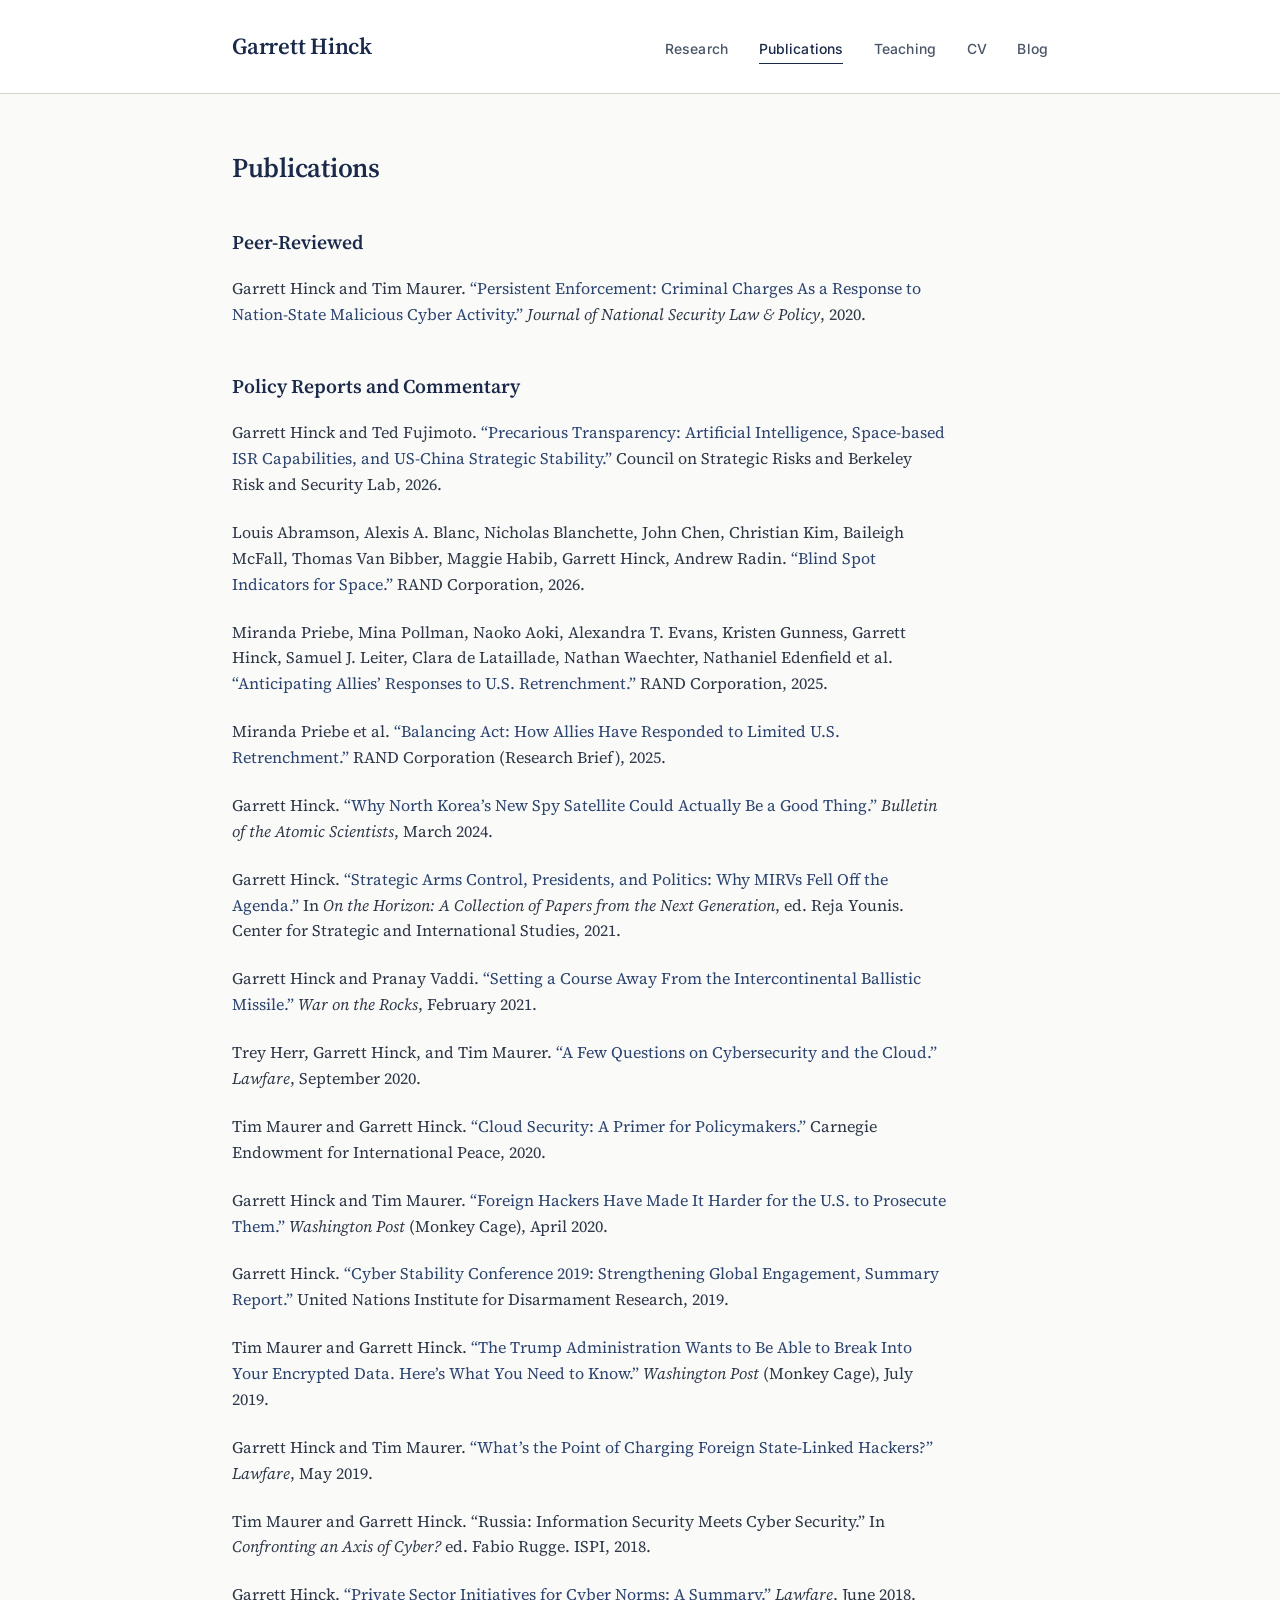
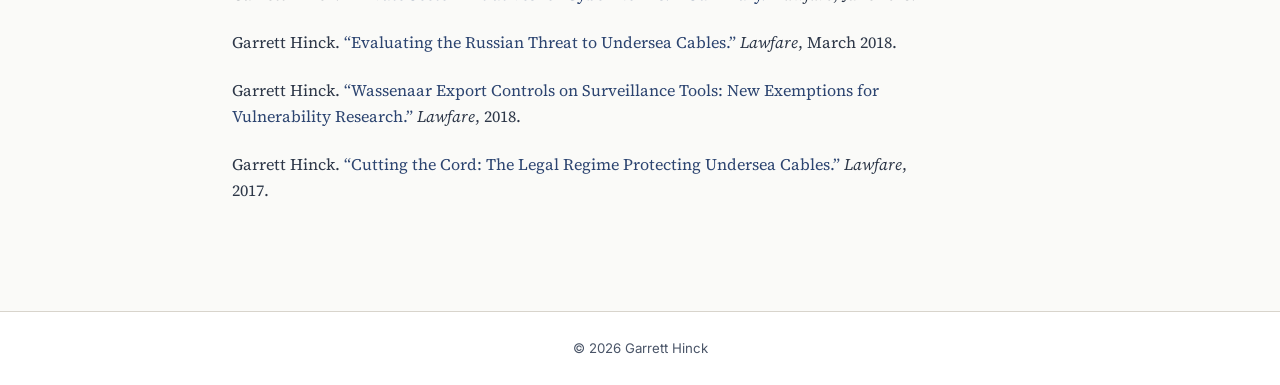
==== publications.html @ 7f7fa649 "Add files via upload" ====
<!DOCTYPE html>
<html lang="en">
<head>
  <meta charset="UTF-8">
  <meta name="viewport" content="width=device-width, initial-scale=1.0">
  <meta name="description" content="Publications — Garrett Hinck">
  <title>Publications — Garrett Hinck</title>
  <link rel="stylesheet" href="styles.css">
</head>
<body>
  <header class="site-header">
    <div class="header-inner">
      <a href="index.html" class="site-name">Garrett Hinck</a>
      <nav class="site-nav">
        <a href="research.html">Research</a>
        <a href="publications.html" class="active">Publications</a>
        <a href="teaching.html">Teaching</a>
        <a href="cv.pdf" target="_blank">CV</a>
        <a href="https://strategicdefense.substack.com/" target="_blank">Blog</a>
      </nav>
    </div>
  </header>

  <main>
    <h1 class="page-title">Publications</h1>

    <h2 class="section-heading">Peer-Reviewed</h2>

    <ul class="pub-list">
      <li>
        <span class="pub-title">Garrett Hinck and Tim Maurer. <a href="https://access.heinonline.com/HOL/P?h=hein.journals/jnatselp10&i=540">&ldquo;Persistent Enforcement: Criminal Charges As a Response to Nation-State Malicious Cyber Activity.&rdquo;</a></span>
        <span class="pub-venue">Journal of National Security Law &amp; Policy</span>, 2020.
      </li>
    </ul>

    <h2 class="section-heading">Policy Reports and Commentary</h2>

    <ul class="pub-list">
      <li>
        <span class="pub-title">Garrett Hinck and Ted Fujimoto. <a href="https://councilonstrategicrisks.org/2026/08/20/precarious-transparency-artificial-intelligence-space-based-isr-capabilities-and-us-china-strategic-stability/">&ldquo;Precarious Transparency: Artificial Intelligence, Space-based ISR Capabilities, and US-China Strategic Stability.&rdquo;</a></span>
        Council on Strategic Risks and Berkeley Risk and Security Lab, 2026.
      </li>

      <li>
        <span class="pub-title">Louis Abramson, Alexis A. Blanc, Nicholas Blanchette, John Chen, Christian Kim, Baileigh McFall, Thomas Van Bibber, Maggie Habib, Garrett Hinck, Andrew Radin. <a href="https://www.rand.org/pubs/research_reports/RRA3711-1.html">&ldquo;Blind Spot Indicators for Space.&rdquo;</a></span>
        RAND Corporation, 2026.
      </li>

      <li>
        <span class="pub-title">Miranda Priebe, Mina Pollman, Naoko Aoki, Alexandra T. Evans, Kristen Gunness, Garrett Hinck, Samuel J. Leiter, Clara de Lataillade, Nathan Waechter, Nathaniel Edenfield et al. <a href="https://www.rand.org/pubs/research_reports/RRA739-8.html">&ldquo;Anticipating Allies&rsquo; Responses to U.S. Retrenchment.&rdquo;</a></span>
        RAND Corporation, 2025.
      </li>

      <li>
        <span class="pub-title">Miranda Priebe et al. <a href="https://www.rand.org/pubs/research_briefs/RBA739-3.html">&ldquo;Balancing Act: How Allies Have Responded to Limited U.S. Retrenchment.&rdquo;</a></span>
        RAND Corporation (Research Brief), 2025.
      </li>

      <li>
        <span class="pub-title">Garrett Hinck. <a href="https://thebulletin.org/2024/03/why-north-koreas-new-spy-satellite-could-actually-be-a-good-thing/">&ldquo;Why North Korea&rsquo;s New Spy Satellite Could Actually Be a Good Thing.&rdquo;</a></span>
        <span class="pub-venue">Bulletin of the Atomic Scientists</span>, March 2024.
      </li>

      <li>
        <span class="pub-title">Garrett Hinck. <a href="https://nuclearnetwork.csis.org/on-the-horizon-a-collection-of-the-papers-from-the-next-generation/">&ldquo;Strategic Arms Control, Presidents, and Politics: Why MIRVs Fell Off the Agenda.&rdquo;</a></span>
        In <span class="pub-venue">On the Horizon: A Collection of Papers from the Next Generation</span>, ed. Reja Younis. Center for Strategic and International Studies, 2021.
      </li>

      <li>
        <span class="pub-title">Garrett Hinck and Pranay Vaddi. <a href="https://warontherocks.com/2021/02/setting-a-course-away-from-the-intercontinental-ballistic-missile/">&ldquo;Setting a Course Away From the Intercontinental Ballistic Missile.&rdquo;</a></span>
        <span class="pub-venue">War on the Rocks</span>, February 2021.
      </li>

      <li>
        <span class="pub-title">Trey Herr, Garrett Hinck, and Tim Maurer. <a href="https://www.lawfaremedia.org/article/few-questions-cybersecurity-and-cloud">&ldquo;A Few Questions on Cybersecurity and the Cloud.&rdquo;</a></span>
        <span class="pub-venue">Lawfare</span>, September 2020.
      </li>

      <li>
        <span class="pub-title">Tim Maurer and Garrett Hinck. <a href="https://carnegieendowment.org/research/2020/08/cloud-security-a-primer-for-policymakers">&ldquo;Cloud Security: A Primer for Policymakers.&rdquo;</a></span>
        Carnegie Endowment for International Peace, 2020.
      </li>

      <li>
        <span class="pub-title">Garrett Hinck and Tim Maurer. <a href="https://www.washingtonpost.com/politics/2020/04/08/foreign-hackers-have-made-it-harder-us-prosecute-them/">&ldquo;Foreign Hackers Have Made It Harder for the U.S. to Prosecute Them.&rdquo;</a></span>
        <span class="pub-venue">Washington Post</span> (Monkey Cage), April 2020.
      </li>

      <li>
        <span class="pub-title">Garrett Hinck. <a href="https://unidir.org/wp-content/uploads/2023/05/en-813.pdf">&ldquo;Cyber Stability Conference 2019: Strengthening Global Engagement, Summary Report.&rdquo;</a></span>
        United Nations Institute for Disarmament Research, 2019.
      </li>

      <li>
        <span class="pub-title">Tim Maurer and Garrett Hinck. <a href="https://www.washingtonpost.com/politics/2019/07/29/trump-administration-wants-be-able-break-into-your-encrypted-data-heres-what-you-need-know/">&ldquo;The Trump Administration Wants to Be Able to Break Into Your Encrypted Data. Here&rsquo;s What You Need to Know.&rdquo;</a></span>
        <span class="pub-venue">Washington Post</span> (Monkey Cage), July 2019.
      </li>

      <li>
        <span class="pub-title">Garrett Hinck and Tim Maurer. <a href="https://www.lawfaremedia.org/article/whats-point-charging-foreign-state-linked-hackers">&ldquo;What&rsquo;s the Point of Charging Foreign State-Linked Hackers?&rdquo;</a></span>
        <span class="pub-venue">Lawfare</span>, May 2019.
      </li>

      <li>
        <span class="pub-title">Tim Maurer and Garrett Hinck. &ldquo;Russia: Information Security Meets Cyber Security.&rdquo;</span>
        In <span class="pub-venue">Confronting an Axis of Cyber?</span> ed. Fabio Rugge. ISPI, 2018.
      </li>

      <li>
        <span class="pub-title">Garrett Hinck. <a href="https://www.lawfaremedia.org/article/private-sector-initiatives-cyber-norms-summary">&ldquo;Private Sector Initiatives for Cyber Norms: A Summary.&rdquo;</a></span>
        <span class="pub-venue">Lawfare</span>, June 2018.
      </li>

      <li>
        <span class="pub-title">Garrett Hinck. <a href="https://www.lawfaremedia.org/article/evaluating-russian-threat-undersea-cables">&ldquo;Evaluating the Russian Threat to Undersea Cables.&rdquo;</a></span>
        <span class="pub-venue">Lawfare</span>, March 2018.
      </li>

      <li>
        <span class="pub-title">Garrett Hinck. <a href="https://www.lawfaremedia.org/article/wassenaar-export-controls-surveillance-tools-new-exemptions-vulnerability-research">&ldquo;Wassenaar Export Controls on Surveillance Tools: New Exemptions for Vulnerability Research.&rdquo;</a></span>
        <span class="pub-venue">Lawfare</span>, 2018.
      </li>

      <li>
        <span class="pub-title">Garrett Hinck. <a href="https://www.lawfaremedia.org/article/cutting-cord-legal-regime-protecting-undersea-cables">&ldquo;Cutting the Cord: The Legal Regime Protecting Undersea Cables.&rdquo;</a></span>
        <span class="pub-venue">Lawfare</span>, 2017.
      </li>
    </ul>
  </main>

  <footer class="site-footer">
    &copy; 2026 Garrett Hinck
  </footer>
</body>
</html>
---- styles.css ----
/* ── Garrett Hinck · Academic Site ── */

/* Fonts */
@import url('https://fonts.googleapis.com/css2?family=Source+Serif+4:ital,opsz,wght@0,8..60,300;0,8..60,400;0,8..60,600;1,8..60,400&family=Inter:wght@400;500&display=swap');

/* ── Reset ── */
*, *::before, *::after {
  box-sizing: border-box;
  margin: 0;
  padding: 0;
}

/* ── Tokens ── */
:root {
  --navy:       #1B2A4A;
  --navy-mid:   #2C4470;
  --gold:       #8B6914;
  --slate:      #4A5568;
  --text:       #2D3748;
  --bg:         #FAFAF8;
  --white:      #FFFFFF;
  --border:     #D8D4CC;
  --serif:      'Source Serif 4', Georgia, serif;
  --sans:       'Inter', system-ui, -apple-system, sans-serif;
  --measure:    42em;
}

/* ── Base ── */
html {
  font-size: 17px;
  -webkit-font-smoothing: antialiased;
}

body {
  font-family: var(--serif);
  color: var(--text);
  background: var(--bg);
  line-height: 1.7;
}

/* ── Layout ── */
.site-header {
  border-bottom: 1px solid var(--border);
  background: var(--white);
}

.header-inner {
  max-width: 52em;
  margin: 0 auto;
  padding: 1.6rem 2rem;
  display: flex;
  justify-content: space-between;
  align-items: baseline;
}

.site-name {
  font-family: var(--serif);
  font-size: 1.35rem;
  font-weight: 600;
  color: var(--navy);
  text-decoration: none;
  letter-spacing: -0.01em;
}

.site-name:hover {
  color: var(--navy-mid);
}

.site-nav {
  display: flex;
  gap: 1.8rem;
  align-items: baseline;
}

.site-nav a {
  font-family: var(--sans);
  font-size: 0.82rem;
  font-weight: 500;
  color: var(--slate);
  text-decoration: none;
  letter-spacing: 0.01em;
  transition: color 0.15s;
}

.site-nav a:hover,
.site-nav a.active {
  color: var(--navy);
}

.site-nav a.active {
  border-bottom: 1.5px solid var(--navy);
  padding-bottom: 2px;
}

/* ── Main content ── */
main {
  max-width: 52em;
  margin: 0 auto;
  padding: 3rem 2rem 5rem;
}

/* ── Home page ── */
.home-layout {
  display: grid;
  grid-template-columns: 1fr 240px;
  gap: 3rem;
  align-items: start;
}

.home-bio h1 {
  font-family: var(--serif);
  font-size: 1.8rem;
  font-weight: 600;
  color: var(--navy);
  margin-bottom: 0.3rem;
  letter-spacing: -0.015em;
}

.home-bio .affiliation {
  font-family: var(--sans);
  font-size: 0.85rem;
  color: var(--slate);
  margin-bottom: 1.8rem;
  line-height: 1.55;
}

.home-bio p {
  margin-bottom: 1.1rem;
  max-width: var(--measure);
}

.home-bio .contact {
  margin-top: 1.5rem;
  font-family: var(--sans);
  font-size: 0.85rem;
  color: var(--slate);
}

.home-bio .contact a {
  color: var(--navy-mid);
  text-decoration: none;
}

.home-bio .contact a:hover {
  text-decoration: underline;
}

.headshot {
  width: 240px;
  aspect-ratio: 3 / 4;
  object-fit: cover;
  border-radius: 3px;
  background: var(--border);
}

/* ── Interior pages ── */
.page-title {
  font-family: var(--serif);
  font-size: 1.6rem;
  font-weight: 600;
  color: var(--navy);
  margin-bottom: 2rem;
  letter-spacing: -0.01em;
}

.section-heading {
  font-family: var(--serif);
  font-size: 1.15rem;
  font-weight: 600;
  color: var(--navy);
  margin-top: 2.5rem;
  margin-bottom: 1rem;
}

.section-heading:first-of-type {
  margin-top: 0;
}

/* ── Research page ── */
.research-item {
  margin-bottom: 2rem;
  max-width: var(--measure);
}

.research-item h3 {
  font-family: var(--serif);
  font-size: 1.05rem;
  font-weight: 600;
  color: var(--text);
  margin-bottom: 0.35rem;
}

.research-item p {
  color: var(--slate);
  font-size: 0.95rem;
  line-height: 1.65;
}

.research-item .coauthor {
  font-family: var(--sans);
  font-size: 0.82rem;
  color: var(--slate);
  margin-bottom: 0.3rem;
}

/* ── Publications page ── */
.pub-list {
  list-style: none;
  max-width: var(--measure);
}

.pub-list li {
  margin-bottom: 1.3rem;
  padding-left: 0;
  font-size: 0.95rem;
  line-height: 1.6;
}

.pub-list .pub-title {
  color: var(--text);
}

.pub-list .pub-title a {
  color: var(--navy-mid);
  text-decoration: none;
}

.pub-list .pub-title a:hover {
  text-decoration: underline;
}

.pub-list .pub-venue {
  font-style: italic;
}

.pub-list .pub-meta {
  font-family: var(--sans);
  font-size: 0.82rem;
  color: var(--slate);
}

/* ── Teaching page ── */
.teaching-list {
  list-style: none;
  max-width: var(--measure);
}

.teaching-list li {
  margin-bottom: 1.1rem;
  line-height: 1.55;
}

.teaching-list .course-name {
  font-weight: 600;
  color: var(--text);
}

.teaching-list .course-detail {
  font-size: 0.92rem;
  color: var(--slate);
}

/* ── Footer ── */
.site-footer {
  border-top: 1px solid var(--border);
  padding: 1.5rem 2rem;
  text-align: center;
  font-family: var(--sans);
  font-size: 0.78rem;
  color: var(--slate);
  background: var(--white);
}

/* ── Links in body text ── */
main a {
  color: var(--navy-mid);
  text-decoration: none;
}

main a:hover {
  text-decoration: underline;
}

/* ── Responsive ── */
@media (max-width: 720px) {
  .header-inner {
    flex-direction: column;
    gap: 0.8rem;
    padding: 1.2rem 1.2rem;
  }

  .site-nav {
    gap: 1.2rem;
    flex-wrap: wrap;
  }

  main {
    padding: 2rem 1.2rem 3rem;
  }

  .home-layout {
    grid-template-columns: 1fr;
    gap: 1.5rem;
  }

  .headshot {
    width: 180px;
    order: -1;
  }

  .home-bio h1 {
    font-size: 1.5rem;
  }
}
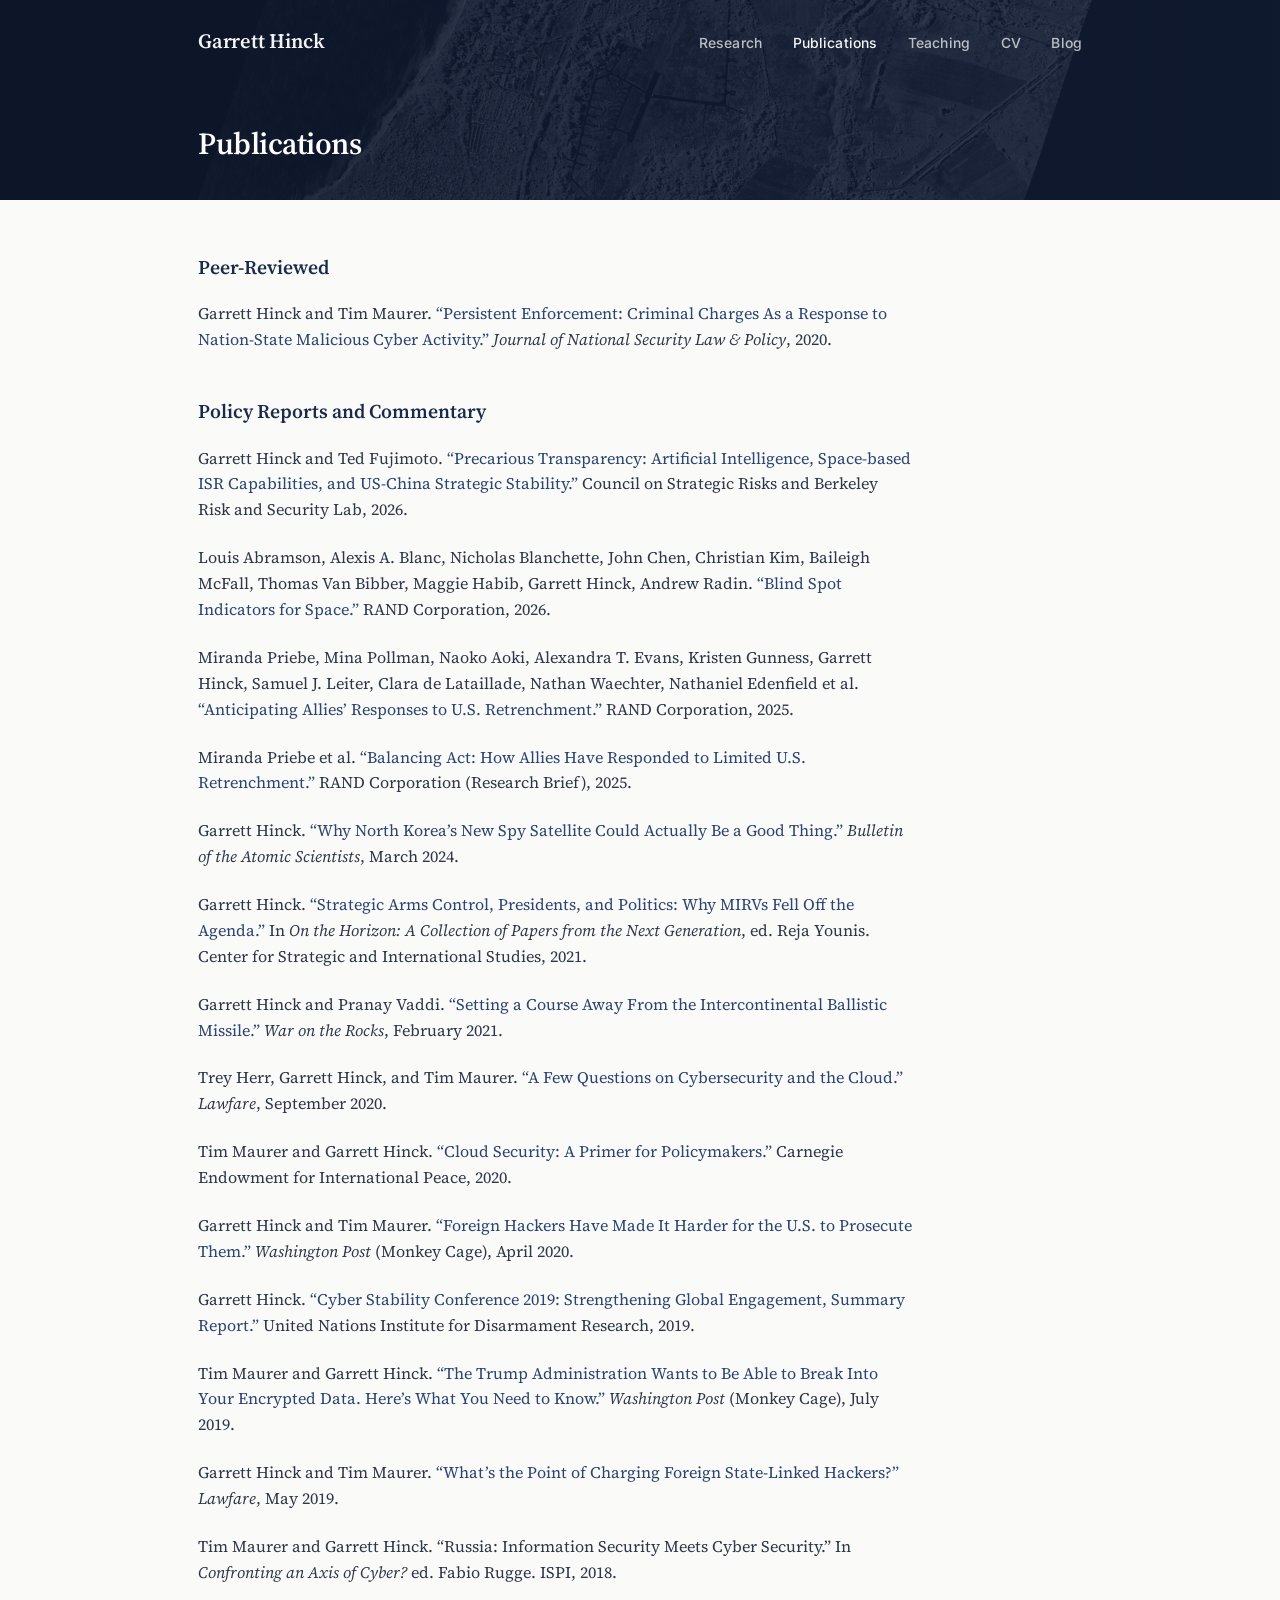
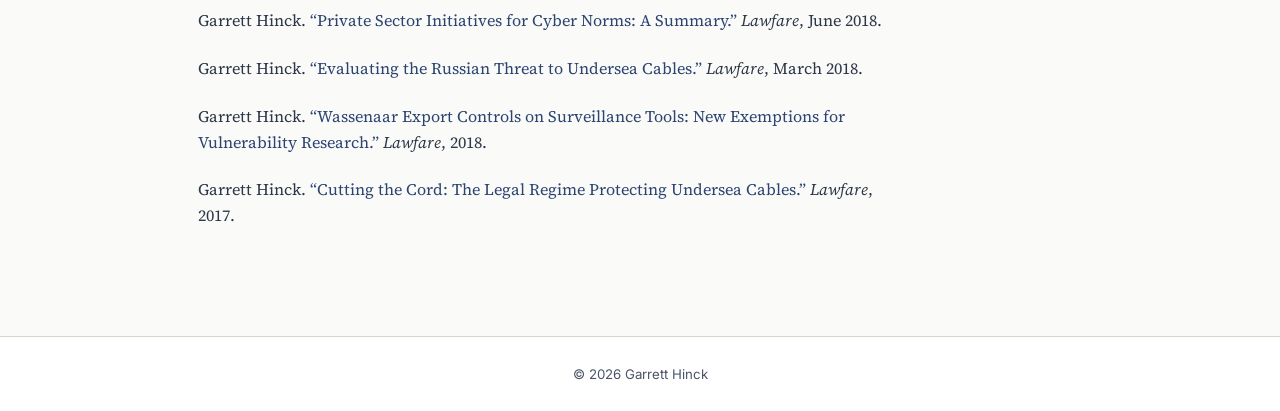
==== commit 496b9beb: "Add files via upload" ====
--- a/publications.html
+++ b/publications.html
@@ -21,9 +21,15 @@
     </div>
   </header>
 
+  <div class="page-header">
+    <img src="header-publications.jpg" alt="" class="page-header-img">
+    <div class="page-header-overlay"></div>
+    <div class="page-header-text">
+      <h1>Publications</h1>
+    </div>
+  </div>
+
   <main>
-    <h1 class="page-title">Publications</h1>
-
     <h2 class="section-heading">Peer-Reviewed</h2>
 
     <ul class="pub-list">
--- a/styles.css
+++ b/styles.css
@@ -1,16 +1,13 @@
-/* ── Garrett Hinck · Academic Site ── */
-
-/* Fonts */
+/* ── Garrett Hinck · Academic Site v2 ── */
+
 @import url('https://fonts.googleapis.com/css2?family=Source+Serif+4:ital,opsz,wght@0,8..60,300;0,8..60,400;0,8..60,600;1,8..60,400&family=Inter:wght@400;500&display=swap');
 
-/* ── Reset ── */
 *, *::before, *::after {
   box-sizing: border-box;
   margin: 0;
   padding: 0;
 }
 
-/* ── Tokens ── */
 :root {
   --navy:       #1B2A4A;
   --navy-mid:   #2C4470;
@@ -25,7 +22,6 @@
   --measure:    42em;
 }
 
-/* ── Base ── */
 html {
   font-size: 17px;
   -webkit-font-smoothing: antialiased;
@@ -38,16 +34,25 @@
   line-height: 1.7;
 }
 
-/* ── Layout ── */
+/* ── Navigation bar ── */
 .site-header {
-  border-bottom: 1px solid var(--border);
-  background: var(--white);
+  position: absolute;
+  top: 0;
+  left: 0;
+  right: 0;
+  z-index: 10;
+  background: transparent;
+}
+
+.site-header.solid {
+  position: relative;
+  background: var(--navy);
 }
 
 .header-inner {
-  max-width: 52em;
+  max-width: 56em;
   margin: 0 auto;
-  padding: 1.6rem 2rem;
+  padding: 1.4rem 2rem;
   display: flex;
   justify-content: space-between;
   align-items: baseline;
@@ -55,15 +60,15 @@
 
 .site-name {
   font-family: var(--serif);
-  font-size: 1.35rem;
-  font-weight: 600;
-  color: var(--navy);
+  font-size: 1.2rem;
+  font-weight: 600;
+  color: rgba(255, 255, 255, 0.95);
   text-decoration: none;
   letter-spacing: -0.01em;
 }
 
 .site-name:hover {
-  color: var(--navy-mid);
+  color: #fff;
 }
 
 .site-nav {
@@ -76,7 +81,7 @@
   font-family: var(--sans);
   font-size: 0.82rem;
   font-weight: 500;
-  color: var(--slate);
+  color: rgba(255, 255, 255, 0.7);
   text-decoration: none;
   letter-spacing: 0.01em;
   transition: color 0.15s;
@@ -84,36 +89,119 @@
 
 .site-nav a:hover,
 .site-nav a.active {
-  color: var(--navy);
-}
-
-.site-nav a.active {
-  border-bottom: 1.5px solid var(--navy);
-  padding-bottom: 2px;
+  color: rgba(255, 255, 255, 0.95);
+}
+
+/* ── Hero banner (home page) ── */
+.hero {
+  position: relative;
+  height: 420px;
+  overflow: hidden;
+  background: var(--navy);
+}
+
+.hero-img {
+  width: 100%;
+  height: 100%;
+  object-fit: cover;
+  object-position: center 30%;
+  opacity: 0.45;
+}
+
+.hero-overlay {
+  position: absolute;
+  inset: 0;
+  background: linear-gradient(
+    to right,
+    rgba(10, 18, 36, 0.7) 0%,
+    rgba(10, 18, 36, 0.3) 50%,
+    rgba(10, 18, 36, 0.1) 100%
+  );
+}
+
+.hero-text {
+  position: absolute;
+  bottom: 3.5rem;
+  left: 0;
+  right: 0;
+  max-width: 56em;
+  margin: 0 auto;
+  padding: 0 2rem;
+}
+
+.hero-text h1 {
+  font-family: var(--serif);
+  font-size: 2.6rem;
+  font-weight: 600;
+  color: #fff;
+  letter-spacing: -0.02em;
+  margin-bottom: 0.3rem;
+}
+
+.hero-text .subtitle {
+  font-family: var(--sans);
+  font-size: 0.92rem;
+  color: rgba(255, 255, 255, 0.7);
+  font-weight: 400;
+}
+
+/* ── Page header (interior pages) ── */
+.page-header {
+  position: relative;
+  height: 200px;
+  overflow: hidden;
+  background: var(--navy);
+}
+
+.page-header-img {
+  width: 100%;
+  height: 100%;
+  object-fit: cover;
+  object-position: center;
+  opacity: 0.35;
+}
+
+.page-header-overlay {
+  position: absolute;
+  inset: 0;
+  background: linear-gradient(
+    to right,
+    rgba(10, 18, 36, 0.65) 0%,
+    rgba(10, 18, 36, 0.2) 100%
+  );
+}
+
+.page-header-text {
+  position: absolute;
+  bottom: 1.8rem;
+  left: 0;
+  right: 0;
+  max-width: 56em;
+  margin: 0 auto;
+  padding: 0 2rem;
+}
+
+.page-header-text h1 {
+  font-family: var(--serif);
+  font-size: 1.8rem;
+  font-weight: 600;
+  color: #fff;
+  letter-spacing: -0.015em;
 }
 
 /* ── Main content ── */
 main {
-  max-width: 52em;
+  max-width: 56em;
   margin: 0 auto;
   padding: 3rem 2rem 5rem;
 }
 
-/* ── Home page ── */
+/* ── Home page bio ── */
 .home-layout {
   display: grid;
-  grid-template-columns: 1fr 240px;
+  grid-template-columns: 1fr 220px;
   gap: 3rem;
   align-items: start;
-}
-
-.home-bio h1 {
-  font-family: var(--serif);
-  font-size: 1.8rem;
-  font-weight: 600;
-  color: var(--navy);
-  margin-bottom: 0.3rem;
-  letter-spacing: -0.015em;
 }
 
 .home-bio .affiliation {
@@ -146,23 +234,14 @@
 }
 
 .headshot {
-  width: 240px;
+  width: 220px;
   aspect-ratio: 3 / 4;
   object-fit: cover;
   border-radius: 3px;
   background: var(--border);
 }
 
-/* ── Interior pages ── */
-.page-title {
-  font-family: var(--serif);
-  font-size: 1.6rem;
-  font-weight: 600;
-  color: var(--navy);
-  margin-bottom: 2rem;
-  letter-spacing: -0.01em;
-}
-
+/* ── Section headings ── */
 .section-heading {
   font-family: var(--serif);
   font-size: 1.15rem;
@@ -211,15 +290,10 @@
 
 .pub-list li {
   margin-bottom: 1.3rem;
-  padding-left: 0;
   font-size: 0.95rem;
   line-height: 1.6;
 }
 
-.pub-list .pub-title {
-  color: var(--text);
-}
-
 .pub-list .pub-title a {
   color: var(--navy-mid);
   text-decoration: none;
@@ -231,12 +305,6 @@
 
 .pub-list .pub-venue {
   font-style: italic;
-}
-
-.pub-list .pub-meta {
-  font-family: var(--sans);
-  font-size: 0.82rem;
-  color: var(--slate);
 }
 
 /* ── Teaching page ── */
@@ -271,7 +339,7 @@
   background: var(--white);
 }
 
-/* ── Links in body text ── */
+/* ── Links ── */
 main a {
   color: var(--navy-mid);
   text-decoration: none;
@@ -286,7 +354,7 @@
   .header-inner {
     flex-direction: column;
     gap: 0.8rem;
-    padding: 1.2rem 1.2rem;
+    padding: 1rem 1.2rem;
   }
 
   .site-nav {
@@ -298,6 +366,22 @@
     padding: 2rem 1.2rem 3rem;
   }
 
+  .hero {
+    height: 320px;
+  }
+
+  .hero-text h1 {
+    font-size: 2rem;
+  }
+
+  .hero-text {
+    bottom: 2rem;
+  }
+
+  .page-header {
+    height: 150px;
+  }
+
   .home-layout {
     grid-template-columns: 1fr;
     gap: 1.5rem;
@@ -307,8 +391,4 @@
     width: 180px;
     order: -1;
   }
-
-  .home-bio h1 {
-    font-size: 1.5rem;
-  }
-}
+}
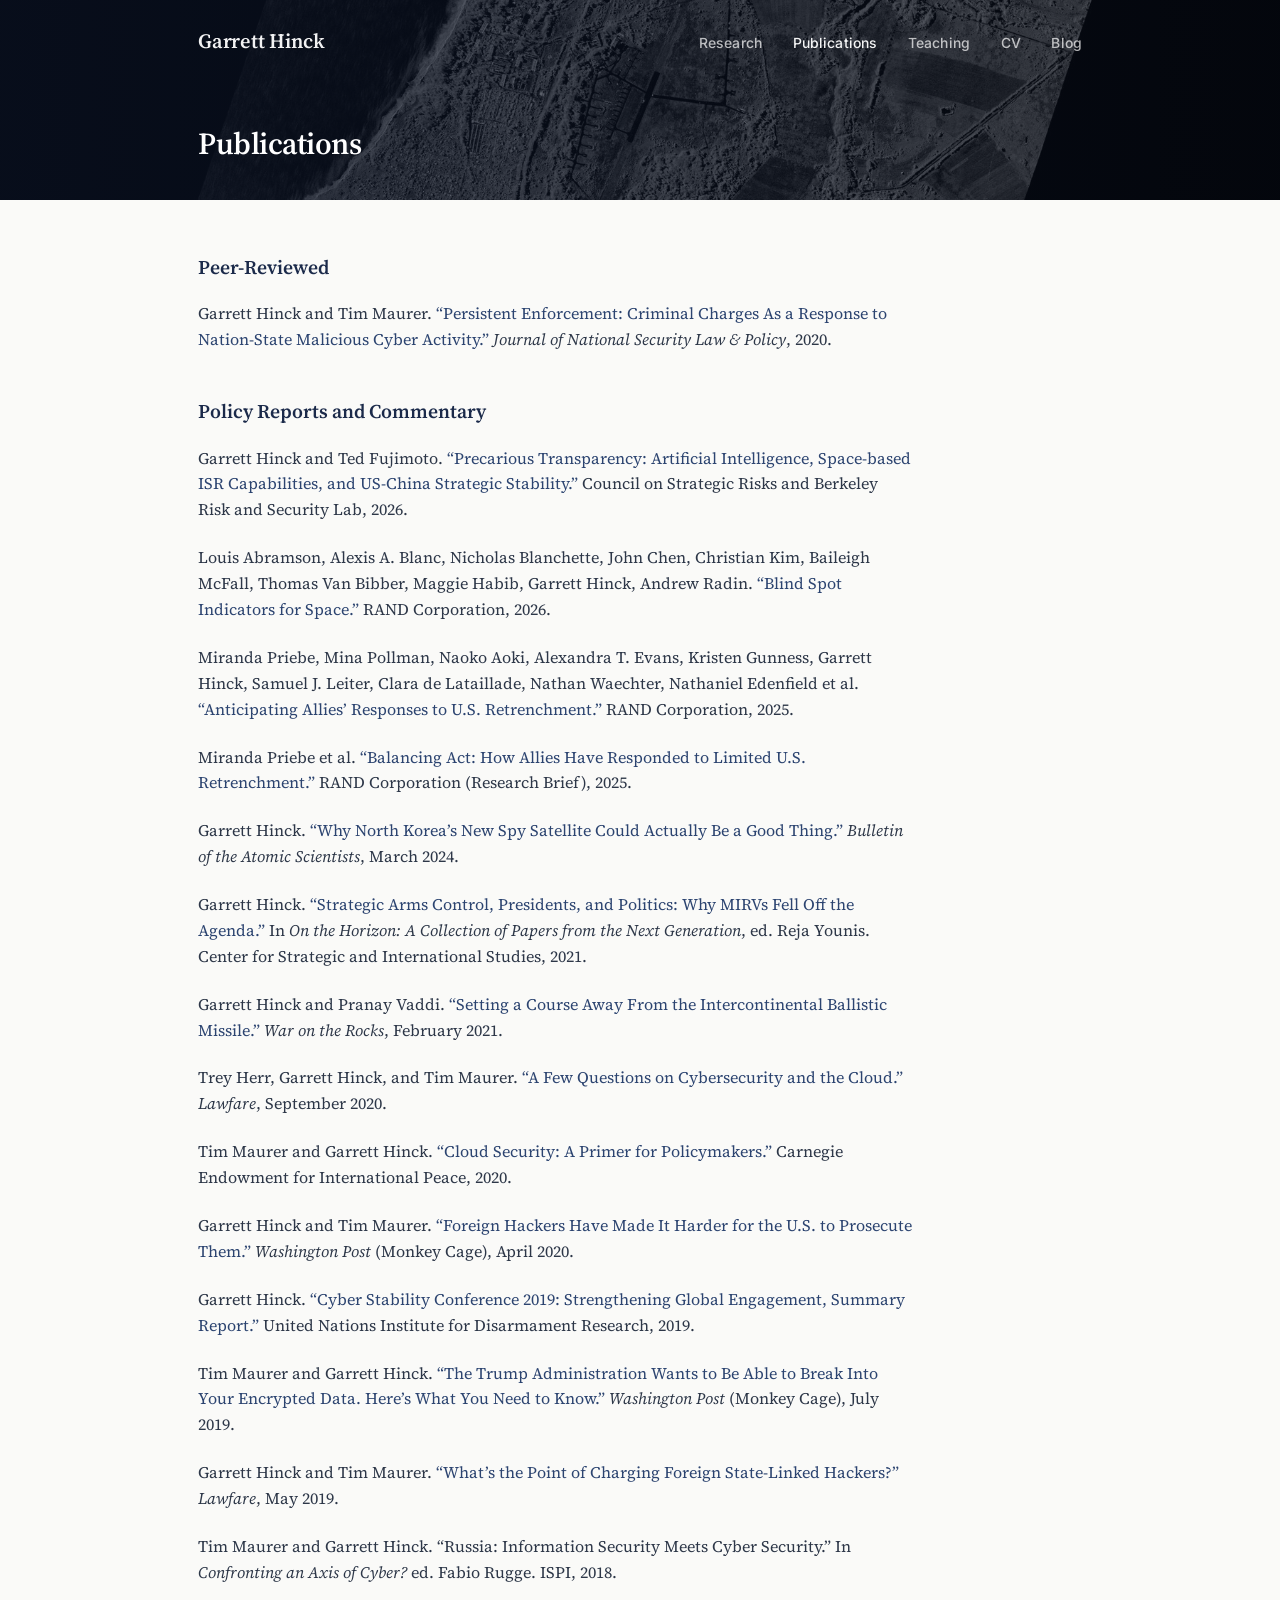
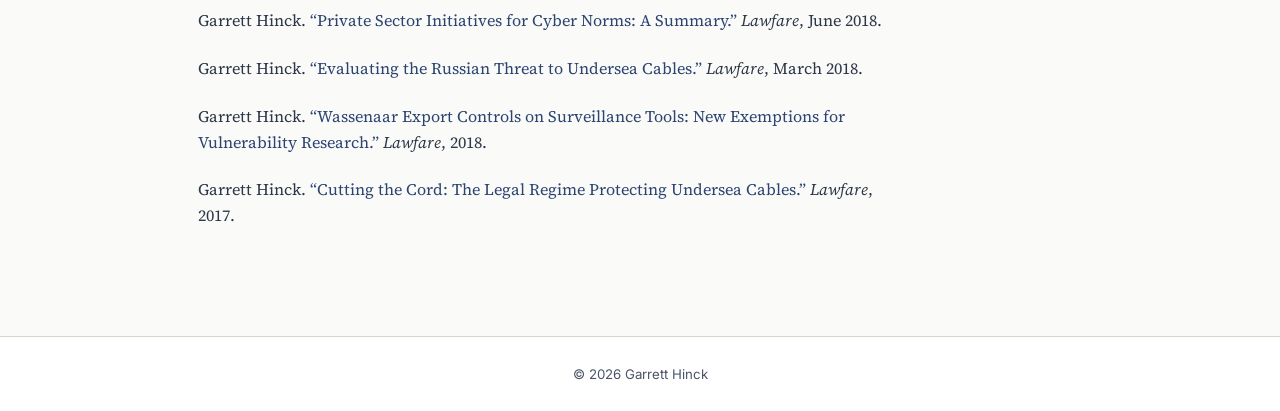
==== commit 7a9cd214: "Add files via upload" ====
--- a/publications.html
+++ b/publications.html
@@ -21,9 +21,7 @@
     </div>
   </header>
 
-  <div class="page-header">
-    <img src="header-publications.jpg" alt="" class="page-header-img">
-    <div class="page-header-overlay"></div>
+  <div class="page-header publications">
     <div class="page-header-text">
       <h1>Publications</h1>
     </div>
--- a/styles.css
+++ b/styles.css
@@ -97,36 +97,30 @@
   position: relative;
   height: 420px;
   overflow: hidden;
-  background: var(--navy);
-}
-
-.hero-img {
-  width: 100%;
-  height: 100%;
-  object-fit: cover;
-  object-position: center 30%;
-  opacity: 0.45;
-}
-
-.hero-overlay {
+  background: var(--navy) url('hero.jpg') center 30% / cover no-repeat;
+  display: flex;
+  align-items: flex-end;
+}
+
+.hero::before {
+  content: '';
   position: absolute;
   inset: 0;
   background: linear-gradient(
     to right,
-    rgba(10, 18, 36, 0.7) 0%,
-    rgba(10, 18, 36, 0.3) 50%,
-    rgba(10, 18, 36, 0.1) 100%
+    rgba(10, 18, 36, 0.72) 0%,
+    rgba(10, 18, 36, 0.35) 50%,
+    rgba(10, 18, 36, 0.15) 100%
   );
 }
 
 .hero-text {
-  position: absolute;
-  bottom: 3.5rem;
-  left: 0;
-  right: 0;
+  position: relative;
+  z-index: 1;
+  width: 100%;
   max-width: 56em;
   margin: 0 auto;
-  padding: 0 2rem;
+  padding: 0 2rem 3.5rem;
 }
 
 .hero-text h1 {
@@ -150,35 +144,31 @@
   position: relative;
   height: 200px;
   overflow: hidden;
-  background: var(--navy);
-}
-
-.page-header-img {
-  width: 100%;
-  height: 100%;
-  object-fit: cover;
-  object-position: center;
-  opacity: 0.35;
-}
-
-.page-header-overlay {
+  background-color: var(--navy);
+  background-size: cover;
+  background-position: center;
+  display: flex;
+  align-items: flex-end;
+}
+
+.page-header::before {
+  content: '';
   position: absolute;
   inset: 0;
   background: linear-gradient(
     to right,
-    rgba(10, 18, 36, 0.65) 0%,
-    rgba(10, 18, 36, 0.2) 100%
+    rgba(10, 18, 36, 0.75) 0%,
+    rgba(10, 18, 36, 0.35) 100%
   );
 }
 
 .page-header-text {
-  position: absolute;
-  bottom: 1.8rem;
-  left: 0;
-  right: 0;
+  position: relative;
+  z-index: 1;
+  width: 100%;
   max-width: 56em;
   margin: 0 auto;
-  padding: 0 2rem;
+  padding: 0 2rem 1.8rem;
 }
 
 .page-header-text h1 {
@@ -188,6 +178,10 @@
   color: #fff;
   letter-spacing: -0.015em;
 }
+
+.page-header.research  { background-image: url('header-research.jpg'); }
+.page-header.publications { background-image: url('header-publications.jpg'); }
+.page-header.teaching  { background-image: url('header-teaching.jpg'); }
 
 /* ── Main content ── */
 main {
@@ -375,7 +369,7 @@
   }
 
   .hero-text {
-    bottom: 2rem;
+    padding-bottom: 2rem;
   }
 
   .page-header {
